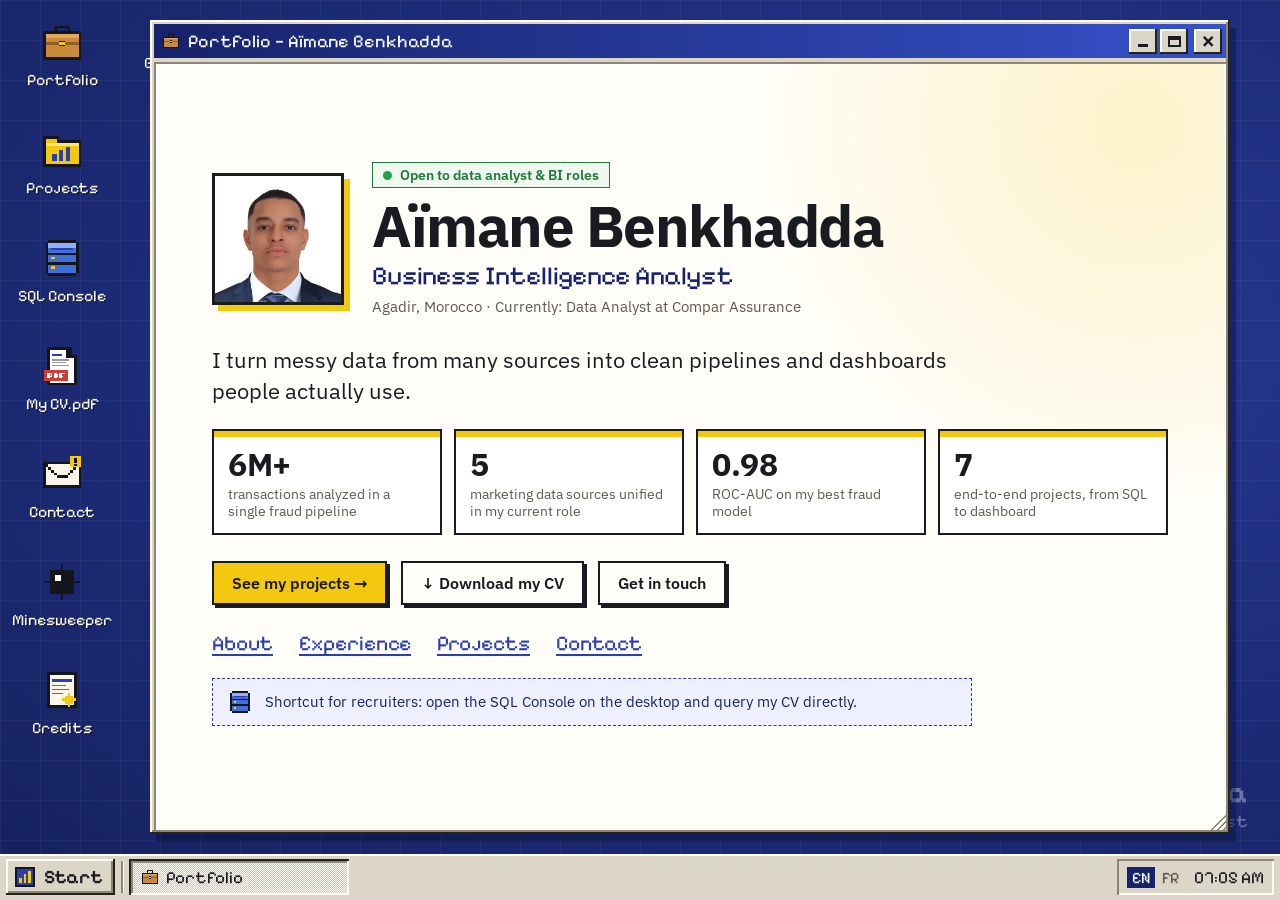
==== os/index.html @ 02779b17 "Add files via upload" ====
<!doctype html><html lang="en"><head><meta charset="utf-8"/><meta name="viewport" content="width=device-width,initial-scale=1"/><meta name="theme-color" content="#1b2a78"/><title>AïmaneOS · Aïmane Benkhadda, Business Intelligence Analyst</title><meta name="description" content="Portfolio of Aïmane Benkhadda, Business Intelligence / Data Analyst based in Agadir, Morocco: SQL, Python and Power BI projects. Portfolio d'Aïmane Benkhadda, analyste BI."/><link rel="icon" href="../images/favicon-32x32.png" type="image/png"/><link rel="canonical" href="https://aimanebenkhadda.github.io/os/"/><meta property="og:type" content="website"/><meta property="og:url" content="https://aimanebenkhadda.github.io/os/"/><meta property="og:title" content="Aïmane Benkhadda · Business Intelligence Analyst"/><meta property="og:description" content="My data projects (SQL, Python, Power BI), CV and contact, in a retro desktop. EN / FR."/><meta property="og:image" content="https://aimanebenkhadda.github.io/images/preview.jpg"/><meta name="twitter:card" content="summary_large_image"/><script defer="defer" src="../app/os.js?e71fe6fcd3612e56"></script><link href="../app/os.css?e71fe6fcd3612e56" rel="stylesheet"></head><body><noscript>AïmaneOS needs JavaScript. Aïmane Benkhadda · aymanebenkhadda5959@gmail.com · github.com/aymaneben595</noscript><div id="root"></div></body></html>
---- app/os.css ----
/* ============================================================
   AïmaneOS — styles
   Palette: Majorelle night desktop · warm sand chrome · Power BI yellow accent
   ============================================================ */

@font-face {
    font-family: 'Pixelify Sans';
    src: url(../app/fonts/pixelify-sans-latin-400-normal.woff2) format('woff2');
    font-weight: 400;
    font-display: swap;
}
@font-face {
    font-family: 'Pixelify Sans';
    src: url(../app/fonts/pixelify-sans-latin-600-normal.woff2) format('woff2');
    font-weight: 600;
    font-display: swap;
}
@font-face {
    font-family: 'Pixelify Sans';
    src: url(../app/fonts/pixelify-sans-latin-700-normal.woff2) format('woff2');
    font-weight: 700;
    font-display: swap;
}
@font-face {
    font-family: 'IBM Plex Sans';
    src: url(../app/fonts/ibm-plex-sans-latin-400-normal.woff2) format('woff2');
    font-weight: 400;
    font-display: swap;
}
@font-face {
    font-family: 'IBM Plex Sans';
    src: url(../app/fonts/ibm-plex-sans-latin-500-normal.woff2) format('woff2');
    font-weight: 500;
    font-display: swap;
}
@font-face {
    font-family: 'IBM Plex Sans';
    src: url(../app/fonts/ibm-plex-sans-latin-600-normal.woff2) format('woff2');
    font-weight: 600;
    font-display: swap;
}
@font-face {
    font-family: 'IBM Plex Sans';
    src: url(../app/fonts/ibm-plex-sans-latin-700-normal.woff2) format('woff2');
    font-weight: 700;
    font-display: swap;
}
@font-face {
    font-family: 'IBM Plex Mono';
    src: url(../app/fonts/ibm-plex-mono-latin-400-normal.woff2) format('woff2');
    font-weight: 400;
    font-display: swap;
}
@font-face {
    font-family: 'IBM Plex Mono';
    src: url(../app/fonts/ibm-plex-mono-latin-600-normal.woff2) format('woff2');
    font-weight: 600;
    font-display: swap;
}

:root {
    --desk: #1d2c7a;
    --desk-2: #16225f;
    --face: #dcd6c8;
    --face-2: #cfc8b7;
    --hi: #fffcf4;
    --lo: #8d8676;
    --dk: #25231d;
    --title-a: #16226a;
    --title-b: #3651c9;
    --title-off-a: #8d8676;
    --title-off-b: #b8b1a0;
    --accent: #f2c811;
    --accent-ink: #1d1a05;
    --paper: #fffdf8;
    --paper-2: #f5f1e7;
    --ink: #1a1b21;
    --muted: #5d5a52;
    --line: #e2dccd;
    --link: #2b3fa8;
    --ui: 'Pixelify Sans', 'Trebuchet MS', system-ui, sans-serif;
    --body: 'IBM Plex Sans', system-ui, -apple-system, 'Segoe UI', sans-serif;
    --mono: 'IBM Plex Mono', ui-monospace, Menlo, Consolas, monospace;
}

* {
    box-sizing: border-box;
}
html,
body,
#root {
    margin: 0;
    height: 100%;
    overflow: hidden;
    background: var(--desk);
}
body {
    font-family: var(--body);
    color: var(--ink);
    -webkit-font-smoothing: antialiased;
    user-select: none;
    -webkit-user-select: none;
}
button {
    font: inherit;
    color: inherit;
    cursor: pointer;
}
a {
    color: var(--link);
}
input,
textarea,
.selectable,
.page p,
.page li {
    user-select: text;
    -webkit-user-select: text;
}

/* ---------------------------------------------------------------- bevels */
.bevel-btn {
    background: var(--face);
    border: 0;
    box-shadow: inset -2px -2px 0 var(--dk), inset 2px 2px 0 var(--hi), inset -4px -4px 0 var(--lo);
    padding: 4px 12px;
    font-family: var(--ui);
    font-size: 17px;
    color: var(--ink);
}
.bevel-btn:active,
.bevel-btn.is-down {
    box-shadow: inset 2px 2px 0 var(--dk), inset -2px -2px 0 var(--hi), inset 4px 4px 0 var(--lo);
    background: var(--face-2);
}
.bevel-btn:focus-visible,
.btn:focus-visible,
.dicon:focus-visible {
    outline: 2px dashed var(--accent);
    outline-offset: 2px;
}

/* ---------------------------------------------------------------- boot + shutdown */
.boot,
.shutdown {
    position: fixed;
    inset: 0;
    background: #0a0d1f;
    color: #e9e6dc;
    display: flex;
    flex-direction: column;
    align-items: center;
    justify-content: center;
    gap: 28px;
    font-family: var(--ui);
}
.boot-logo {
    display: flex;
    align-items: center;
    gap: 20px;
}
.boot-name {
    font-size: 54px;
    font-weight: 700;
    letter-spacing: 1px;
}
.boot-ver {
    font-size: 18px;
    color: var(--accent);
}
.boot-bar {
    display: flex;
    gap: 4px;
    padding: 6px;
    border: 2px solid #3a4270;
}
.boot-bar span {
    width: 18px;
    height: 20px;
    background: #1a2045;
}
.boot-bar span.on {
    background: var(--accent);
}
.boot-sub {
    font-size: 18px;
    color: #9aa1c7;
}
.shutdown {
    cursor: pointer;
    background: #000;
}
.shutdown-msg {
    color: #f2a33a;
    font-size: 30px;
    text-align: center;
    padding: 0 24px;
    margin: 0;
}
.shutdown-sub {
    color: #6f6f6f;
    font-size: 16px;
    margin: 0;
}

/* ---------------------------------------------------------------- desktop */
.os {
    position: fixed;
    inset: 0;
    display: flex;
    flex-direction: column;
}
.desktop {
    position: relative;
    overflow: hidden;
    background-color: var(--desk);
    background-image: linear-gradient(rgba(255, 255, 255, 0.045) 1px, transparent 1px),
        linear-gradient(90deg, rgba(255, 255, 255, 0.045) 1px, transparent 1px),
        radial-gradient(ellipse at 70% 40%, #2a3b96 0%, var(--desk) 55%, var(--desk-2) 100%);
    background-size: 40px 40px, 40px 40px, 100% 100%;
}
.desktop-watermark {
    position: absolute;
    right: 4%;
    bottom: 8%;
    width: 46%;
    height: 34%;
    color: rgba(242, 200, 17, 0.14);
    pointer-events: none;
}
.desktop-watermark svg {
    width: 100%;
    height: 100%;
}
.desktop-sign {
    position: absolute;
    right: 32px;
    bottom: 22px;
    text-align: right;
    font-family: var(--ui);
    color: rgba(255, 255, 255, 0.34);
    pointer-events: none;
}
.desktop-sign-name {
    font-size: 30px;
    font-weight: 700;
}
.desktop-sign-title {
    font-size: 18px;
}
.icons {
    position: absolute;
    top: 14px;
    left: 10px;
    display: grid;
    grid-auto-flow: column;
    grid-template-rows: repeat(auto-fill, 104px);
    height: calc(100% - 20px);
    gap: 4px 8px;
}
.dicon {
    width: 104px;
    height: 100px;
    background: none;
    border: 0;
    display: flex;
    flex-direction: column;
    align-items: center;
    justify-content: flex-start;
    gap: 6px;
    padding: 6px 4px;
    color: #fff;
    font-family: var(--ui);
    font-size: 16px;
    line-height: 1.1;
    text-align: center;
}
.dicon span {
    padding: 1px 4px;
    text-shadow: 1px 1px 0 rgba(0, 0, 0, 0.6);
}
.dicon.is-sel span {
    background: var(--accent);
    color: var(--accent-ink);
    text-shadow: none;
}
.dicon.is-sel svg {
    filter: drop-shadow(0 0 0 var(--accent)) brightness(0.85) sepia(0.4);
}
.icons-compact {
    grid-auto-flow: row;
    grid-template-columns: repeat(auto-fill, 96px);
    grid-template-rows: none;
    width: calc(100% - 20px);
    height: auto;
    justify-content: center;
}

/* ---------------------------------------------------------------- windows */
.win {
    position: absolute;
    flex-direction: column;
    background: var(--face);
    padding: 4px;
    box-shadow: inset -2px -2px 0 var(--dk), inset 2px 2px 0 var(--hi), inset -4px -4px 0 var(--lo), 6px 8px 0 rgba(6, 10, 40, 0.35);
    min-width: 0;
}
.win.is-max {
    box-shadow: inset -2px -2px 0 var(--dk), inset 2px 2px 0 var(--hi);
}
.win-title {
    height: 34px;
    flex: none;
    display: flex;
    align-items: center;
    gap: 8px;
    padding: 0 4px 0 8px;
    background: linear-gradient(90deg, var(--title-off-a), var(--title-off-b));
    color: #efece4;
    font-family: var(--ui);
    font-size: 18px;
    cursor: default;
    touch-action: none;
}
.win.is-active .win-title {
    background: linear-gradient(90deg, var(--title-a), var(--title-b));
    color: #fff;
}
.win-title-icon {
    flex: none;
}
.win-title-text {
    flex: 1;
    white-space: nowrap;
    overflow: hidden;
    text-overflow: ellipsis;
}
.win-title-btns {
    display: flex;
    gap: 3px;
}
.win-btn {
    width: 28px;
    height: 25px;
    padding: 0;
    background: var(--face);
    border: 0;
    box-shadow: inset -2px -2px 0 var(--dk), inset 2px 2px 0 var(--hi);
    display: flex;
    align-items: center;
    justify-content: center;
    color: var(--ink);
}
.win-btn:active {
    box-shadow: inset 2px 2px 0 var(--dk), inset -2px -2px 0 var(--hi);
}
.win-btn-close {
    margin-left: 3px;
}
.glyph-min {
    width: 10px;
    height: 3px;
    background: var(--ink);
    margin-top: 9px;
}
.glyph-max {
    width: 13px;
    height: 11px;
    border: 2px solid var(--ink);
    border-top-width: 4px;
}
.glyph-restore {
    width: 11px;
    height: 9px;
    border: 2px solid var(--ink);
    border-top-width: 3px;
    box-shadow: 3px -3px 0 -1px var(--face), 3px -3px 0 1px var(--ink);
}
.glyph-close {
    font-size: 24px;
    line-height: 1;
    font-family: var(--body);
    font-weight: 600;
    margin-top: -2px;
}
.win-body {
    flex: 1;
    min-height: 0;
    margin-top: 4px;
    background: var(--paper);
    box-shadow: inset 2px 2px 0 var(--lo), inset -2px -2px 0 var(--hi);
    padding: 2px;
    position: relative;
    display: flex;
    container-type: inline-size;
}
.win-body > * {
    flex: 1;
    min-width: 0;
}
.win-resize {
    position: absolute;
    right: 2px;
    bottom: 2px;
    width: 18px;
    height: 18px;
    cursor: nwse-resize;
    touch-action: none;
    background: linear-gradient(135deg, transparent 0 45%, var(--lo) 45% 52%, transparent 52% 62%, var(--lo) 62% 69%, transparent 69% 79%, var(--lo) 79% 86%, transparent 86%);
}

/* ---------------------------------------------------------------- taskbar + start */
.taskbar {
    flex: none;
    display: flex;
    align-items: center;
    gap: 6px;
    padding: 4px 6px;
    background: var(--face);
    box-shadow: inset 0 2px 0 var(--hi), inset 0 1px 0 var(--face);
    position: relative;
    z-index: 100000;
}
.start-btn {
    display: flex;
    align-items: center;
    gap: 8px;
    height: 36px;
    padding: 0 12px 0 8px;
    font-weight: 600;
    font-size: 19px;
}
.task-sep {
    width: 2px;
    height: 32px;
    background: var(--lo);
    box-shadow: 1px 0 0 var(--hi);
}
.tasks {
    flex: 1;
    display: flex;
    gap: 5px;
    min-width: 0;
    overflow: hidden;
}
.task {
    display: flex;
    align-items: center;
    gap: 7px;
    height: 36px;
    min-width: 0;
    max-width: 220px;
    flex: 0 1 220px;
    text-align: left;
    white-space: nowrap;
    overflow: hidden;
}
.task span {
    overflow: hidden;
    text-overflow: ellipsis;
}
.task.is-down {
    background-image: repeating-conic-gradient(var(--face-2) 0 25%, var(--hi) 0 50%);
    background-size: 2px 2px;
}
.tray {
    display: flex;
    align-items: center;
    gap: 10px;
    height: 36px;
    padding: 0 10px;
    box-shadow: inset 2px 2px 0 var(--lo), inset -2px -2px 0 var(--hi);
    font-family: var(--ui);
    font-size: 17px;
}
.tray-lang {
    background: none;
    border: 0;
    padding: 2px 0;
    display: flex;
    gap: 2px;
    font-family: var(--ui);
    font-size: 16px;
}
.tray-lang span {
    padding: 1px 5px;
    color: var(--muted);
}
.tray-lang span.on {
    background: var(--title-a);
    color: #fff;
}
.start-menu {
    position: absolute;
    left: 4px;
    z-index: 100001;
    display: flex;
    background: var(--face);
    padding: 4px;
    min-width: 330px;
    box-shadow: inset -2px -2px 0 var(--dk), inset 2px 2px 0 var(--hi), inset -4px -4px 0 var(--lo), 6px 6px 0 rgba(6, 10, 40, 0.35);
}
.start-banner {
    width: 40px;
    background: linear-gradient(0deg, var(--title-a), var(--title-b));
    display: flex;
    align-items: flex-end;
    justify-content: center;
    padding-bottom: 12px;
}
.start-banner span {
    writing-mode: vertical-rl;
    transform: rotate(180deg);
    font-family: var(--ui);
    font-size: 26px;
    color: #fff;
    letter-spacing: 1px;
}
.start-banner b {
    color: var(--accent);
}
.start-items {
    flex: 1;
    display: flex;
    flex-direction: column;
    padding: 2px;
}
.start-items > button,
.start-lang {
    display: flex;
    align-items: center;
    gap: 12px;
    padding: 7px 14px 7px 10px;
    background: none;
    border: 0;
    text-align: left;
    font-family: var(--ui);
    font-size: 19px;
}
.start-items > button:hover {
    background: var(--title-a);
    color: #fff;
}
.start-sep {
    height: 2px;
    margin: 4px 4px;
    background: var(--lo);
    box-shadow: 0 1px 0 var(--hi);
}
.start-lang span {
    flex: 1;
}
.seg {
    display: flex;
    box-shadow: inset 2px 2px 0 var(--lo), inset -2px -2px 0 var(--hi);
    padding: 2px;
}
.seg button {
    border: 0;
    background: none;
    padding: 2px 10px;
    font-family: var(--ui);
    font-size: 16px;
}
.seg button.on {
    background: var(--title-a);
    color: #fff;
}

/* ---------------------------------------------------------------- shared content styles */
.btn {
    display: inline-flex;
    align-items: center;
    gap: 8px;
    padding: 10px 18px;
    border: 2px solid var(--ink);
    background: var(--paper);
    color: var(--ink);
    font-family: var(--body);
    font-weight: 600;
    font-size: 16px;
    text-decoration: none;
    box-shadow: 3px 3px 0 var(--ink);
    transition: transform 0.08s, box-shadow 0.08s;
}
.btn:hover {
    transform: translate(-1px, -1px);
    box-shadow: 4px 4px 0 var(--ink);
}
.btn:active {
    transform: translate(2px, 2px);
    box-shadow: 1px 1px 0 var(--ink);
}
.btn-primary {
    background: var(--accent);
    color: var(--accent-ink);
}
.btn-sm {
    padding: 5px 10px;
    font-size: 14px;
    box-shadow: 2px 2px 0 var(--ink);
}
.muted {
    color: var(--muted);
}
.small {
    font-size: 14px;
}
.chips {
    display: flex;
    flex-wrap: wrap;
    gap: 7px;
}
.chip {
    font-family: var(--mono);
    font-size: 14px;
    padding: 3px 9px;
    border: 1.5px solid var(--ink);
    background: var(--paper);
    white-space: nowrap;
}
.chip-soft {
    font-family: var(--body);
    font-size: 15px;
    background: var(--paper-2);
    border-color: var(--line);
}
.chips-sm .chip {
    font-size: 12.5px;
    padding: 2px 7px;
}
.link-btn {
    background: none;
    border: 0;
    padding: 0;
    color: var(--link);
    font-weight: 600;
    font-size: 15px;
    margin-bottom: 14px;
}
.link-btn:hover {
    text-decoration: underline;
}

/* ---------------------------------------------------------------- portfolio */
.pf {
    display: flex;
    height: 100%;
    background: var(--paper);
}
.pf-side {
    flex: none;
    width: 250px;
    padding: 34px 22px 24px 30px;
    border-right: 2px solid var(--line);
    display: flex;
    flex-direction: column;
    gap: 6px;
    background: var(--paper-2);
}
.pf-side-name {
    background: none;
    border: 0;
    padding: 0;
    text-align: left;
    display: flex;
    flex-direction: column;
    line-height: 1.02;
}
.pf-side-first,
.pf-side-last {
    font-family: var(--body);
    font-weight: 700;
    font-size: 30px;
    letter-spacing: -0.5px;
}
.pf-side-last {
    color: var(--title-a);
}
.pf-side-title {
    font-family: var(--ui);
    font-size: 17px;
    color: var(--muted);
    margin: 6px 0 22px;
}
.pf-nav {
    display: flex;
    flex-direction: column;
    gap: 4px;
}
.pf-nav button {
    display: flex;
    align-items: center;
    gap: 10px;
    background: none;
    border: 0;
    padding: 8px 6px;
    text-align: left;
    font-family: var(--ui);
    font-size: 21px;
    color: var(--ink);
}
.pf-nav-dot {
    width: 12px;
    height: 12px;
    border: 2px solid var(--ink);
    flex: none;
}
.pf-nav button:hover .pf-nav-dot {
    background: var(--line);
}
.pf-nav button.is-on {
    text-decoration: underline;
    text-decoration-thickness: 3px;
    text-decoration-color: var(--accent);
    text-underline-offset: 5px;
}
.pf-nav button.is-on .pf-nav-dot {
    background: var(--accent);
}
.pf-cv-link {
    margin-top: auto;
    font-weight: 600;
    font-size: 15px;
}
.pf-main {
    flex: 1;
    min-width: 0;
    overflow-y: auto;
    overflow-x: hidden;
    scrollbar-width: thin;
}
.page {
    padding: 34px 44px 48px;
    max-width: 860px;
    font-size: 17px;
    line-height: 1.6;
}
.h-page {
    font-family: var(--body);
    font-weight: 700;
    font-size: 36px;
    line-height: 1.15;
    letter-spacing: -0.6px;
    margin: 0 0 12px;
}
.h-sec {
    font-family: var(--ui);
    font-weight: 400;
    font-size: 23px;
    margin: 30px 0 12px;
    display: flex;
    align-items: center;
    gap: 10px;
}
.h-sec::before {
    content: '';
    width: 14px;
    height: 14px;
    background: var(--accent);
    border: 2px solid var(--ink);
}
.lead {
    font-size: 19px;
    color: var(--muted);
    margin: 0 0 18px;
    line-height: 1.5;
}
.para {
    margin: 0 0 14px;
}
.page-cta {
    display: flex;
    flex-wrap: wrap;
    gap: 14px;
    margin-top: 32px;
}

/* home */
.home {
    min-height: 100%;
    display: flex;
    flex-direction: column;
    justify-content: center;
    padding: 40px 56px 44px;
    background: radial-gradient(circle at 92% 8%, rgba(242, 200, 17, 0.2), transparent 32%), var(--paper);
}
.home-top {
    display: flex;
    align-items: center;
    gap: 28px;
}
.home-photo {
    width: 132px;
    height: 132px;
    object-fit: cover;
    border: 3px solid var(--ink);
    box-shadow: 6px 6px 0 var(--accent);
    flex: none;
}
.home-status {
    display: inline-flex;
    align-items: center;
    gap: 8px;
    font-size: 14px;
    font-weight: 600;
    padding: 3px 10px;
    border: 1.5px solid #1f7a3a;
    color: #1f7a3a;
    background: #eef8ef;
    margin-bottom: 8px;
}
.pulse {
    width: 9px;
    height: 9px;
    background: #22a04a;
    border-radius: 50%;
    animation: pulse 1.6s infinite;
}
@keyframes pulse {
    50% {
        opacity: 0.25;
    }
}
.home-name {
    font-family: var(--body);
    font-weight: 700;
    font-size: 58px;
    line-height: 1.02;
    letter-spacing: -1.5px;
    margin: 0;
}
.home-title {
    font-family: var(--ui);
    font-size: 26px;
    color: var(--title-a);
    margin-top: 4px;
}
.home-meta {
    font-size: 15px;
    color: var(--muted);
    margin-top: 6px;
}
.home-tagline {
    font-size: 22px;
    line-height: 1.45;
    max-width: 760px;
    margin: 28px 0 22px;
}
.kpis {
    display: grid;
    grid-template-columns: repeat(4, minmax(0, 1fr));
    gap: 12px;
}
.kpis-3 {
    grid-template-columns: repeat(3, minmax(0, 1fr));
    margin: 18px 0 20px;
}
.kpi {
    background: #fff;
    border: 2px solid var(--ink);
    padding: 12px 14px 12px;
    position: relative;
}
.kpi::before {
    content: '';
    position: absolute;
    left: -2px;
    top: -2px;
    right: -2px;
    height: 6px;
    background: var(--accent);
    border: 2px solid var(--ink);
    border-bottom: 0;
}
.kpi-v {
    font-family: var(--body);
    font-weight: 700;
    font-size: 32px;
    letter-spacing: -0.5px;
    line-height: 1.1;
    margin-top: 4px;
}
.kpi-l {
    font-size: 13.5px;
    line-height: 1.3;
    color: var(--muted);
    margin-top: 3px;
}
.home-cta {
    display: flex;
    flex-wrap: wrap;
    gap: 14px;
    margin-top: 26px;
}
.home-nav {
    display: flex;
    gap: 26px;
    margin-top: 26px;
    flex-wrap: wrap;
}
.home-nav button {
    background: none;
    border: 0;
    padding: 0;
    font-family: var(--ui);
    font-size: 21px;
    color: var(--link);
    text-decoration: underline;
    text-underline-offset: 4px;
}
.home-sql {
    margin-top: 22px;
    display: flex;
    align-items: center;
    gap: 12px;
    background: #eef1fd;
    border: 1.5px dashed var(--link);
    padding: 10px 14px;
    text-align: left;
    font-size: 15px;
    color: var(--title-a);
    max-width: 760px;
}
.home-sql:hover {
    background: #e3e8fc;
}

/* about */
.about-head {
    display: flex;
    gap: 22px;
    align-items: center;
    margin-bottom: 14px;
}
.about-photo {
    width: 104px;
    height: 104px;
    object-fit: cover;
    border: 3px solid var(--ink);
    box-shadow: 5px 5px 0 var(--accent);
    flex: none;
}
.about-head .lead {
    margin: 0;
}
.do-grid {
    display: grid;
    grid-template-columns: repeat(3, minmax(0, 1fr));
    gap: 12px;
}
.do-card {
    border: 2px solid var(--ink);
    padding: 14px;
    background: #fff;
}
.do-ico {
    color: var(--title-b);
}
.do-title {
    font-weight: 700;
    margin: 6px 0 4px;
}
.do-body {
    font-size: 15px;
    line-height: 1.5;
    color: var(--muted);
}
.skill-row {
    display: flex;
    gap: 14px;
    align-items: baseline;
    margin-bottom: 10px;
}
.skill-cat {
    width: 160px;
    flex: none;
    font-size: 14px;
    font-weight: 600;
    color: var(--muted);
    text-transform: uppercase;
    letter-spacing: 0.4px;
}
.two-col {
    display: grid;
    grid-template-columns: 1.4fr 1fr;
    gap: 28px;
}
.edu {
    margin-bottom: 10px;
}
.edu-deg {
    font-weight: 600;
}
.edu-meta {
    font-size: 15px;
    color: var(--muted);
}

/* experience */
.job {
    border: 2px solid var(--ink);
    background: #fff;
    padding: 18px 22px;
    box-shadow: 5px 5px 0 var(--line);
}
.job-head {
    display: flex;
    justify-content: space-between;
    gap: 16px;
}
.job-co {
    font-weight: 700;
    font-size: 22px;
}
.job-role {
    color: var(--title-a);
    font-weight: 600;
}
.job-dates {
    text-align: right;
    font-size: 15px;
    white-space: nowrap;
}
.job-blurb {
    font-size: 15px;
    color: var(--muted);
    margin: 4px 0 8px;
}
.bullets {
    margin: 0;
    padding-left: 22px;
}
.bullets li {
    margin-bottom: 7px;
}
.bullets li::marker {
    content: '■  ';
    color: var(--title-b);
    font-size: 12px;
}
.bullets-insight li::marker {
    content: '→  ';
    color: var(--ink);
    font-size: 16px;
}
.timeline {
    border-left: 3px solid var(--ink);
    padding-left: 18px;
}
.tl-item {
    display: flex;
    gap: 18px;
    margin-bottom: 14px;
    position: relative;
}
.tl-item::before {
    content: '';
    position: absolute;
    left: -27px;
    top: 7px;
    width: 12px;
    height: 12px;
    background: var(--accent);
    border: 2px solid var(--ink);
}
.tl-years {
    font-family: var(--mono);
    font-size: 14px;
    width: 104px;
    flex: none;
    padding-top: 2px;
}

/* projects */
.pgrid {
    display: grid;
    grid-template-columns: repeat(2, minmax(0, 1fr));
    gap: 16px;
}
.pcard {
    background: #fff;
    border: 2px solid var(--ink);
    padding: 0;
    text-align: left;
    display: flex;
    flex-direction: column;
    box-shadow: 4px 4px 0 var(--ink);
    transition: transform 0.08s, box-shadow 0.08s;
}
.pcard:hover {
    transform: translate(-2px, -2px);
    box-shadow: 6px 6px 0 var(--ink);
}
.pc-img {
    width: 100%;
    aspect-ratio: 16 / 9;
    object-fit: cover;
    object-position: top left;
    border-bottom: 2px solid var(--ink);
    display: block;
    background: var(--paper-2);
}
.pc-img-empty {
    display: flex;
    align-items: flex-end;
    justify-content: center;
    padding: 18px 30px 0;
    color: var(--title-b);
    background: linear-gradient(180deg, #eef1fd, #dfe5fb);
}
.pc-img-empty svg {
    width: 70%;
    height: auto;
}
.pc-body {
    padding: 12px 14px 14px;
    display: flex;
    flex-direction: column;
    gap: 6px;
    flex: 1;
}
.pc-domain {
    font-family: var(--ui);
    font-size: 15px;
    color: var(--title-b);
}
.pc-name {
    font-weight: 700;
    font-size: 18px;
    line-height: 1.25;
}
.pc-metric {
    font-size: 14px;
    color: var(--muted);
}
.pc-metric b {
    color: var(--ink);
}
.pc-open {
    margin-top: auto;
    padding-top: 6px;
    font-weight: 600;
    font-size: 14px;
    color: var(--link);
}
.shots {
    display: grid;
    grid-template-columns: repeat(2, minmax(0, 1fr));
    gap: 10px;
}
.shot {
    padding: 0;
    border: 2px solid var(--ink);
    background: var(--paper-2);
    cursor: zoom-in;
    display: block;
}
.shot img {
    width: 100%;
    display: block;
    aspect-ratio: 16 / 9;
    object-fit: cover;
    object-position: top center;
}
.shot-main {
    grid-column: 1 / -1;
}
.shot-main img {
    aspect-ratio: auto;
}
.noshots {
    padding: 18px;
    border: 2px dashed var(--line);
    color: var(--muted);
    text-align: center;
}
.case {
    display: grid;
    gap: 2px;
}
.q {
    font-size: 19px;
    font-style: italic;
    margin-bottom: 6px;
}
.lightbox {
    position: absolute;
    inset: 0;
    z-index: 10;
    background: rgba(10, 12, 28, 0.9);
    display: flex;
    align-items: center;
    justify-content: center;
    padding: 30px 30px 60px;
    cursor: zoom-out;
}
.lightbox img {
    max-width: 100%;
    max-height: 100%;
    border: 3px solid #fff;
}
.lb-nav {
    position: absolute;
    bottom: 14px;
    display: flex;
    gap: 16px;
    align-items: center;
    color: #fff;
    font-family: var(--ui);
    font-size: 18px;
    cursor: default;
}
.lb-nav button,
.lb-close {
    background: var(--face);
    border: 0;
    box-shadow: inset -2px -2px 0 var(--dk), inset 2px 2px 0 var(--hi);
    padding: 4px 14px;
    color: var(--ink);
}
.lb-close {
    position: absolute;
    top: 12px;
    right: 12px;
    font-size: 22px;
    padding: 0 12px;
}

/* contact */
.contact-cards {
    display: grid;
    gap: 10px;
    margin-bottom: 26px;
}
.ccard {
    display: flex;
    align-items: center;
    gap: 14px;
    padding: 12px 16px;
    border: 2px solid var(--ink);
    background: #fff;
    text-decoration: none;
    color: var(--ink);
}
a.ccard:hover {
    background: #fffbe8;
}
.ccard-body {
    flex: 1;
    min-width: 0;
    overflow-wrap: anywhere;
}
.ccard-label {
    font-size: 13px;
    font-weight: 600;
    text-transform: uppercase;
    letter-spacing: 0.5px;
    color: var(--muted);
}
.form {
    display: grid;
    gap: 14px;
    border: 2px solid var(--ink);
    padding: 18px 20px;
    background: var(--paper-2);
}
.form-row {
    display: grid;
    grid-template-columns: 1fr 1fr;
    gap: 14px;
}
.form label {
    display: grid;
    gap: 4px;
    font-size: 14px;
    font-weight: 600;
}
.form input,
.form textarea {
    font: inherit;
    font-weight: 400;
    font-size: 16px;
    padding: 8px 10px;
    border: 0;
    background: #fff;
    box-shadow: inset 2px 2px 0 var(--lo), inset -2px -2px 0 var(--hi);
    outline: none;
    resize: vertical;
    min-width: 0;
}
.form input:focus,
.form textarea:focus {
    box-shadow: inset 2px 2px 0 var(--lo), inset -2px -2px 0 var(--hi), 0 0 0 2px var(--title-b);
}
.form-actions {
    display: flex;
    align-items: center;
    gap: 14px;
    flex-wrap: wrap;
}
.form-err {
    color: #b3261e;
    font-size: 14px;
    font-weight: 600;
}
.loc {
    margin-top: 16px;
}

/* ---------------------------------------------------------------- SQL console */
.sql {
    display: flex;
    height: 100%;
    background: var(--face);
    font-size: 15px;
}
.sql-side {
    width: 190px;
    flex: none;
    background: #fff;
    margin: 6px 0 6px 6px;
    box-shadow: inset 2px 2px 0 var(--lo), inset -2px -2px 0 var(--hi);
    padding: 8px 6px;
    overflow: auto;
    font-family: var(--mono);
    font-size: 14px;
}
.sql-side-h {
    font-family: var(--ui);
    font-size: 16px;
    padding: 0 4px 6px;
}
.sql-table summary {
    cursor: pointer;
    padding: 2px 4px;
    list-style: none;
}
.sql-table summary::-webkit-details-marker {
    display: none;
}
.sql-table summary::before {
    content: '+ ';
    color: var(--muted);
}
.sql-table[open] summary::before {
    content: '− ';
}
.sql-table summary:hover {
    background: #eef1fd;
}
.sql-tico {
    color: var(--title-b);
}
.sql-table ul {
    margin: 0 0 4px;
    padding-left: 28px;
    color: var(--muted);
    list-style: none;
    font-size: 13px;
}
.sql-main {
    flex: 1;
    min-width: 0;
    display: flex;
    flex-direction: column;
    padding: 6px 8px 8px;
    gap: 8px;
}
.sql-intro {
    margin: 2px 2px 0;
    font-size: 15px;
    line-height: 1.4;
}
.sql-examples {
    display: flex;
    flex-wrap: wrap;
    gap: 6px;
    align-items: center;
}
.sql-ex-label {
    font-family: var(--ui);
    font-size: 16px;
}
.sql-ex {
    font-size: 14px;
    padding: 4px 10px;
}
.sql-editor {
    display: flex;
    background: #0f1330;
    box-shadow: inset 2px 2px 0 var(--dk), inset -2px -2px 0 var(--hi);
    height: 160px;
    flex: none;
    font-family: var(--mono);
    font-size: 15px;
    line-height: 1.5;
}
.sql-gutter {
    padding: 8px 8px 8px 10px;
    color: #56608f;
    text-align: right;
    min-width: 36px;
    overflow: hidden;
}
.sql-editor textarea {
    flex: 1;
    background: transparent;
    color: #f4f1e6;
    caret-color: var(--accent);
    border: 0;
    outline: none;
    resize: none;
    padding: 8px 10px 8px 4px;
    font: inherit;
    white-space: pre;
    overflow: auto;
}
.sql-bar {
    display: flex;
    align-items: center;
    gap: 12px;
}
.sql-run {
    font-weight: 700;
    background: var(--accent);
}
.sql-run:disabled {
    opacity: 0.6;
}
.sql-stat {
    margin-left: auto;
    font-family: var(--mono);
    font-size: 14px;
}
.sql-results {
    flex: 1;
    min-height: 0;
    overflow: auto;
    background: #fff;
    box-shadow: inset 2px 2px 0 var(--lo), inset -2px -2px 0 var(--hi);
    user-select: text;
}
.sql-results table {
    border-collapse: collapse;
    font-family: var(--mono);
    font-size: 14px;
    min-width: 100%;
}
.sql-results th {
    position: sticky;
    top: 0;
    background: var(--face);
    text-align: left;
    padding: 5px 10px;
    border-right: 1px solid var(--lo);
    border-bottom: 2px solid var(--dk);
    font-weight: 600;
    white-space: nowrap;
}
.sql-results td {
    padding: 4px 10px;
    border-right: 1px solid var(--line);
    border-bottom: 1px solid var(--line);
    white-space: nowrap;
}
.sql-results tr:nth-child(even) td {
    background: #faf8f2;
}
.sql-results td.num {
    text-align: right;
    color: var(--title-a);
}
.sql-results td.null {
    color: #a09a8c;
    font-style: italic;
}
.sql-error {
    color: #b3261e;
    padding: 10px 12px;
    font-family: var(--mono);
    font-size: 14px;
}
.sql-empty {
    padding: 10px 12px;
    color: var(--muted);
}

/* ---------------------------------------------------------------- minesweeper */
.mines {
    background: var(--face);
    display: flex;
    flex-direction: column;
    align-items: center;
    padding: 10px;
    gap: 8px;
}
.mines-frame {
    padding: 8px;
    box-shadow: inset -3px -3px 0 var(--hi), inset 3px 3px 0 var(--lo);
}
.mines-head {
    display: flex;
    justify-content: space-between;
    align-items: center;
    padding: 5px 6px;
    margin-bottom: 8px;
    box-shadow: inset 2px 2px 0 var(--lo), inset -2px -2px 0 var(--hi);
}
.led {
    background: #140404;
    color: #ff3b24;
    font-family: var(--mono);
    font-weight: 600;
    font-size: 26px;
    padding: 0 5px;
    line-height: 1.2;
    letter-spacing: 2px;
}
.mines-face {
    width: 40px;
    height: 40px;
    padding: 0;
    font-size: 22px;
    line-height: 1;
}
.mines-grid {
    display: grid;
    box-shadow: -3px -3px 0 var(--lo), 3px 3px 0 var(--hi);
}
.mcell {
    width: 28px;
    height: 28px;
    padding: 0;
    border: 0;
    background: var(--face);
    box-shadow: inset -2px -2px 0 var(--lo), inset 2px 2px 0 var(--hi);
    font-family: var(--mono);
    font-weight: 700;
    font-size: 17px;
    color: #c0392b;
    display: flex;
    align-items: center;
    justify-content: center;
}
.mcell.is-open {
    box-shadow: none;
    border-right: 1px solid #a9a290;
    border-bottom: 1px solid #a9a290;
    background: #c9c2b0;
}
.mcell.is-mine {
    background: #e2553f;
    color: #111;
}
.mines-msg {
    font-family: var(--ui);
    font-size: 16px;
    text-align: center;
}

/* ---------------------------------------------------------------- credits */
.credits {
    padding: 28px 34px;
    font-family: var(--mono);
    font-size: 15px;
    line-height: 1.6;
    overflow: auto;
    text-align: center;
}
.credits-title {
    font-weight: 600;
}
.credits-sub {
    margin: 4px 0 18px;
    letter-spacing: 3px;
}
.credits table {
    margin: 0 auto 18px;
    border-collapse: collapse;
    text-align: left;
}
.credits td {
    padding: 4px 12px;
    border-bottom: 1px dashed var(--line);
    vertical-align: top;
}
.credits td:first-child {
    color: var(--muted);
}
.credits p {
    font-family: var(--body);
    text-align: left;
}
.credits-thanks {
    text-align: center !important;
    font-family: var(--ui) !important;
    font-size: 18px;
}

/* ---------------------------------------------------------------- responsive (window width) */
@container (max-width: 820px) {
    .pf {
        flex-direction: column;
    }
    .pf-side {
        width: auto;
        padding: 12px 16px;
        border-right: 0;
        border-bottom: 2px solid var(--line);
        flex-direction: row;
        flex-wrap: wrap;
        align-items: center;
        gap: 4px 14px;
    }
    .pf-side-name {
        flex-direction: row;
        gap: 6px;
    }
    .pf-side-first,
    .pf-side-last {
        font-size: 20px;
    }
    .pf-side-title,
    .pf-cv-link {
        display: none;
    }
    .pf-nav {
        flex-direction: row;
        flex-wrap: wrap;
        gap: 0 4px;
        width: 100%;
    }
    .pf-nav button {
        font-size: 17px;
        padding: 4px 6px;
        gap: 6px;
    }
    .pf-nav-dot {
        width: 9px;
        height: 9px;
    }
    .page {
        padding: 22px 20px 36px;
    }
    .h-page {
        font-size: 28px;
    }
    .home {
        padding: 26px 22px 30px;
        justify-content: flex-start;
    }
    .home-top {
        flex-direction: column;
        align-items: flex-start;
        gap: 16px;
    }
    .home-photo {
        width: 96px;
        height: 96px;
    }
    .home-name {
        font-size: 38px;
    }
    .home-title {
        font-size: 20px;
    }
    .home-tagline {
        font-size: 18px;
        margin: 18px 0;
    }
    .kpis,
    .kpis-3 {
        grid-template-columns: repeat(2, minmax(0, 1fr));
    }
    .kpi-v {
        font-size: 26px;
    }
    .do-grid,
    .pgrid,
    .two-col,
    .form-row,
    .shots {
        grid-template-columns: 1fr;
    }
    .skill-row {
        flex-direction: column;
        gap: 6px;
    }
    .job-head {
        flex-direction: column;
        gap: 4px;
    }
    .job-dates {
        text-align: left;
    }
    .home-nav {
        gap: 16px;
    }
    .home-nav button {
        font-size: 18px;
    }
    .sql-side {
        display: none;
    }
}

@media (max-width: 760px) {
    .taskbar .task span {
        display: none;
    }
    .task {
        flex: 0 0 auto;
    }
    .desktop-sign,
    .desktop-watermark {
        display: none;
    }
    .start-menu {
        left: 0;
        right: 0;
        min-width: 0;
    }
    .tray-clock {
        display: none;
    }
    .sql-editor {
        height: 130px;
    }
}

@media (prefers-reduced-motion: reduce) {
    .pulse {
        animation: none;
    }
    .btn,
    .pcard {
        transition: none;
    }
}

/* ---------------------------------------------------------------- confidential work */
.pc-thumb {
    position: relative;
}
.conf-badge {
    position: absolute;
    left: 10px;
    top: 10px;
    font-family: var(--ui);
    font-size: 14px;
    padding: 3px 9px;
    background: var(--ink);
    color: #fff;
    border: 1.5px solid var(--accent);
}
.conf-inline {
    position: static;
    display: inline-block;
    margin-bottom: 6px;
}
.anon-note {
    border: 2px dashed var(--ink);
    background: #fffbe8;
    padding: 12px 16px;
    margin: 4px 0 16px;
}
.anon-note p {
    margin: 0;
    font-size: 15px;
    line-height: 1.5;
}
.conf-private {
    align-self: center;
}
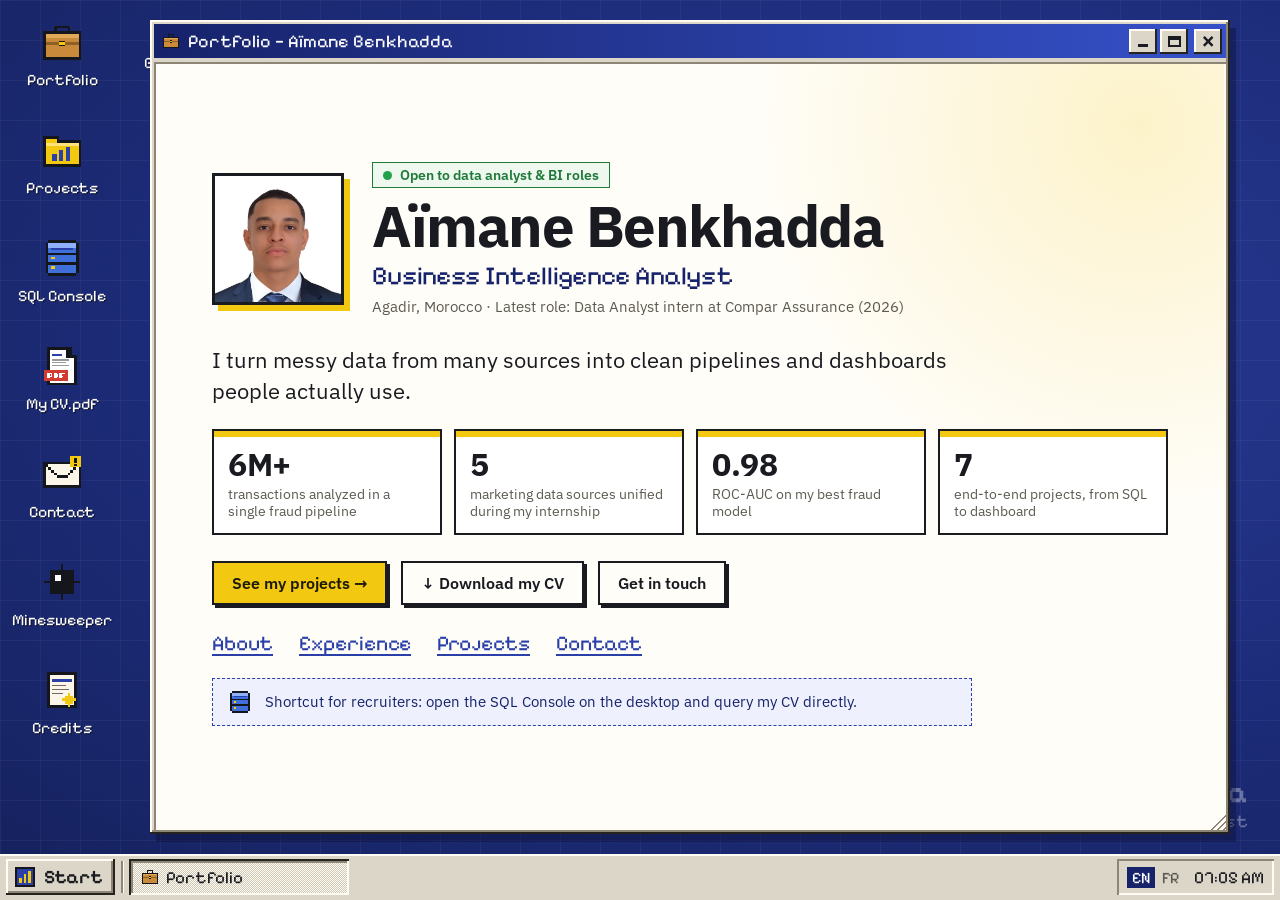
==== commit 7a653e0c: "Add files via upload" ====
--- a/os/index.html
+++ b/os/index.html
@@ -1 +1 @@
-<!doctype html><html lang="en"><head><meta charset="utf-8"/><meta name="viewport" content="width=device-width,initial-scale=1"/><meta name="theme-color" content="#1b2a78"/><title>AïmaneOS · Aïmane Benkhadda, Business Intelligence Analyst</title><meta name="description" content="Portfolio of Aïmane Benkhadda, Business Intelligence / Data Analyst based in Agadir, Morocco: SQL, Python and Power BI projects. Portfolio d'Aïmane Benkhadda, analyste BI."/><link rel="icon" href="../images/favicon-32x32.png" type="image/png"/><link rel="canonical" href="https://aimanebenkhadda.github.io/os/"/><meta property="og:type" content="website"/><meta property="og:url" content="https://aimanebenkhadda.github.io/os/"/><meta property="og:title" content="Aïmane Benkhadda · Business Intelligence Analyst"/><meta property="og:description" content="My data projects (SQL, Python, Power BI), CV and contact, in a retro desktop. EN / FR."/><meta property="og:image" content="https://aimanebenkhadda.github.io/images/preview.jpg"/><meta name="twitter:card" content="summary_large_image"/><script defer="defer" src="../app/os.js?e71fe6fcd3612e56"></script><link href="../app/os.css?e71fe6fcd3612e56" rel="stylesheet"></head><body><noscript>AïmaneOS needs JavaScript. Aïmane Benkhadda · aymanebenkhadda5959@gmail.com · github.com/aymaneben595</noscript><div id="root"></div></body></html>+<!doctype html><html lang="en"><head><meta charset="utf-8"/><meta name="viewport" content="width=device-width,initial-scale=1"/><meta name="theme-color" content="#1b2a78"/><title>AïmaneOS · Aïmane Benkhadda, Business Intelligence Analyst</title><meta name="description" content="Portfolio of Aïmane Benkhadda, Business Intelligence / Data Analyst based in Agadir, Morocco: SQL, Python and Power BI projects. Portfolio d'Aïmane Benkhadda, analyste BI."/><link rel="icon" href="../images/favicon-32x32.png" type="image/png"/><link rel="canonical" href="https://aimanebenkhadda.github.io/os/"/><meta property="og:type" content="website"/><meta property="og:url" content="https://aimanebenkhadda.github.io/os/"/><meta property="og:title" content="Aïmane Benkhadda · Business Intelligence Analyst"/><meta property="og:description" content="My data projects (SQL, Python, Power BI), CV and contact, in a retro desktop. EN / FR."/><meta property="og:image" content="https://aimanebenkhadda.github.io/images/preview.jpg"/><meta name="twitter:card" content="summary_large_image"/><script defer="defer" src="../app/os.js?4cd024b5e564f3d9"></script><link href="../app/os.css?4cd024b5e564f3d9" rel="stylesheet"></head><body><noscript>AïmaneOS needs JavaScript. Aïmane Benkhadda · aymanebenkhadda5959@gmail.com · github.com/aymaneben595</noscript><div id="root"></div></body></html>
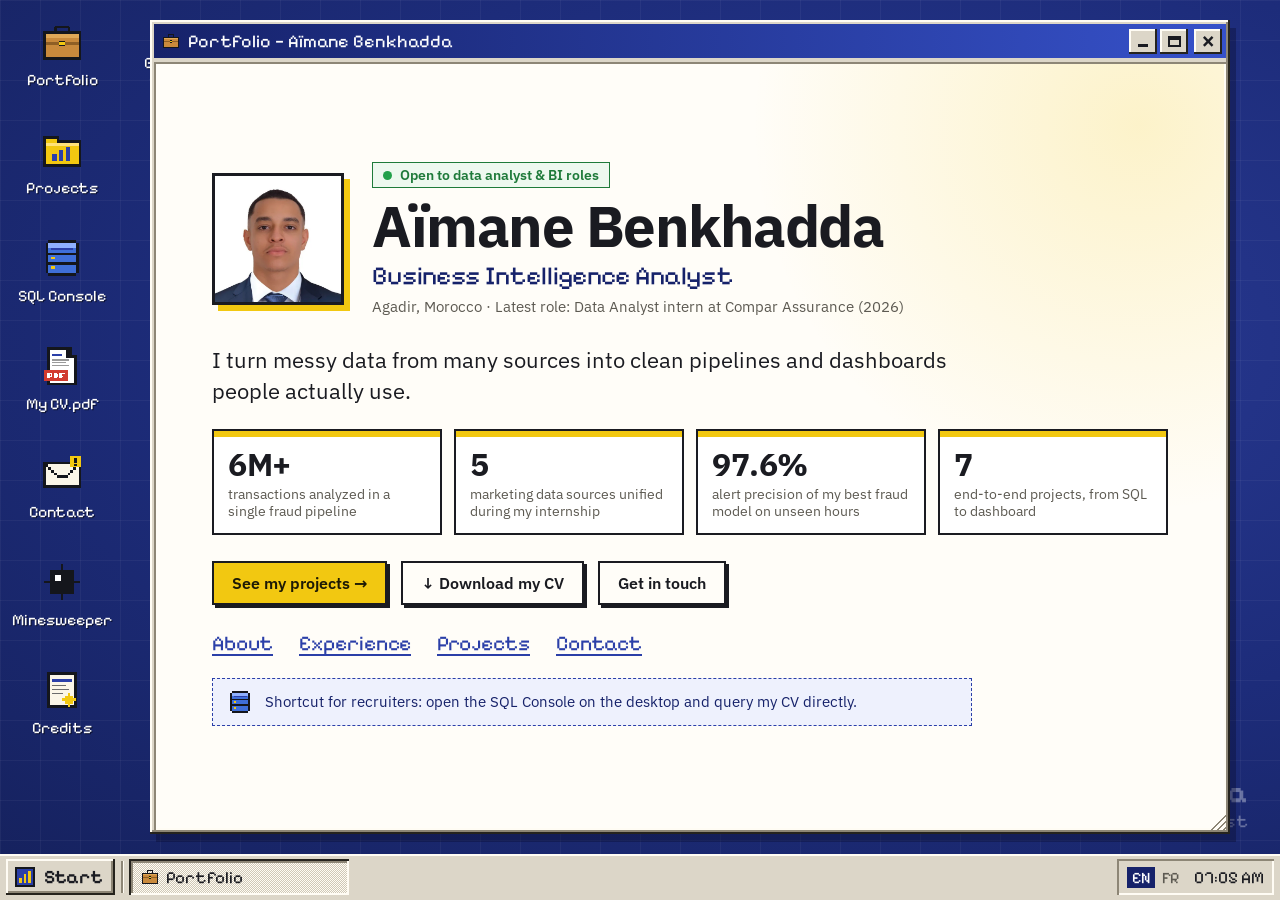
==== commit 37c71acd: "Add files via upload" ====
--- a/os/index.html
+++ b/os/index.html
@@ -1 +1 @@
-<!doctype html><html lang="en"><head><meta charset="utf-8"/><meta name="viewport" content="width=device-width,initial-scale=1"/><meta name="theme-color" content="#1b2a78"/><title>AïmaneOS · Aïmane Benkhadda, Business Intelligence Analyst</title><meta name="description" content="Portfolio of Aïmane Benkhadda, Business Intelligence / Data Analyst based in Agadir, Morocco: SQL, Python and Power BI projects. Portfolio d'Aïmane Benkhadda, analyste BI."/><link rel="icon" href="../images/favicon-32x32.png" type="image/png"/><link rel="canonical" href="https://aimanebenkhadda.github.io/os/"/><meta property="og:type" content="website"/><meta property="og:url" content="https://aimanebenkhadda.github.io/os/"/><meta property="og:title" content="Aïmane Benkhadda · Business Intelligence Analyst"/><meta property="og:description" content="My data projects (SQL, Python, Power BI), CV and contact, in a retro desktop. EN / FR."/><meta property="og:image" content="https://aimanebenkhadda.github.io/images/preview.jpg"/><meta name="twitter:card" content="summary_large_image"/><script defer="defer" src="../app/os.js?4cd024b5e564f3d9"></script><link href="../app/os.css?4cd024b5e564f3d9" rel="stylesheet"></head><body><noscript>AïmaneOS needs JavaScript. Aïmane Benkhadda · aymanebenkhadda5959@gmail.com · github.com/aymaneben595</noscript><div id="root"></div></body></html>+<!doctype html><html lang="en"><head><meta charset="utf-8"/><meta name="viewport" content="width=device-width,initial-scale=1"/><meta name="theme-color" content="#1b2a78"/><title>AïmaneOS · Aïmane Benkhadda, Business Intelligence Analyst</title><meta name="description" content="Portfolio of Aïmane Benkhadda, Business Intelligence / Data Analyst based in Agadir, Morocco: SQL, Python and Power BI projects. Portfolio d'Aïmane Benkhadda, analyste BI."/><link rel="icon" href="../images/favicon-32x32.png" type="image/png"/><link rel="canonical" href="https://aimanebenkhadda.github.io/os/"/><meta property="og:type" content="website"/><meta property="og:url" content="https://aimanebenkhadda.github.io/os/"/><meta property="og:title" content="Aïmane Benkhadda · Business Intelligence Analyst"/><meta property="og:description" content="My data projects (SQL, Python, Power BI), CV and contact, in a retro desktop. EN / FR."/><meta property="og:image" content="https://aimanebenkhadda.github.io/images/preview.jpg"/><meta name="twitter:card" content="summary_large_image"/><script defer="defer" src="../app/os.js?20261120a"></script><link href="../app/os.css?4cd024b5e564f3d9" rel="stylesheet"></head><body><noscript>AïmaneOS needs JavaScript. Aïmane Benkhadda · aymanebenkhadda5959@gmail.com · github.com/aymaneben595</noscript><div id="root"></div></body></html>
